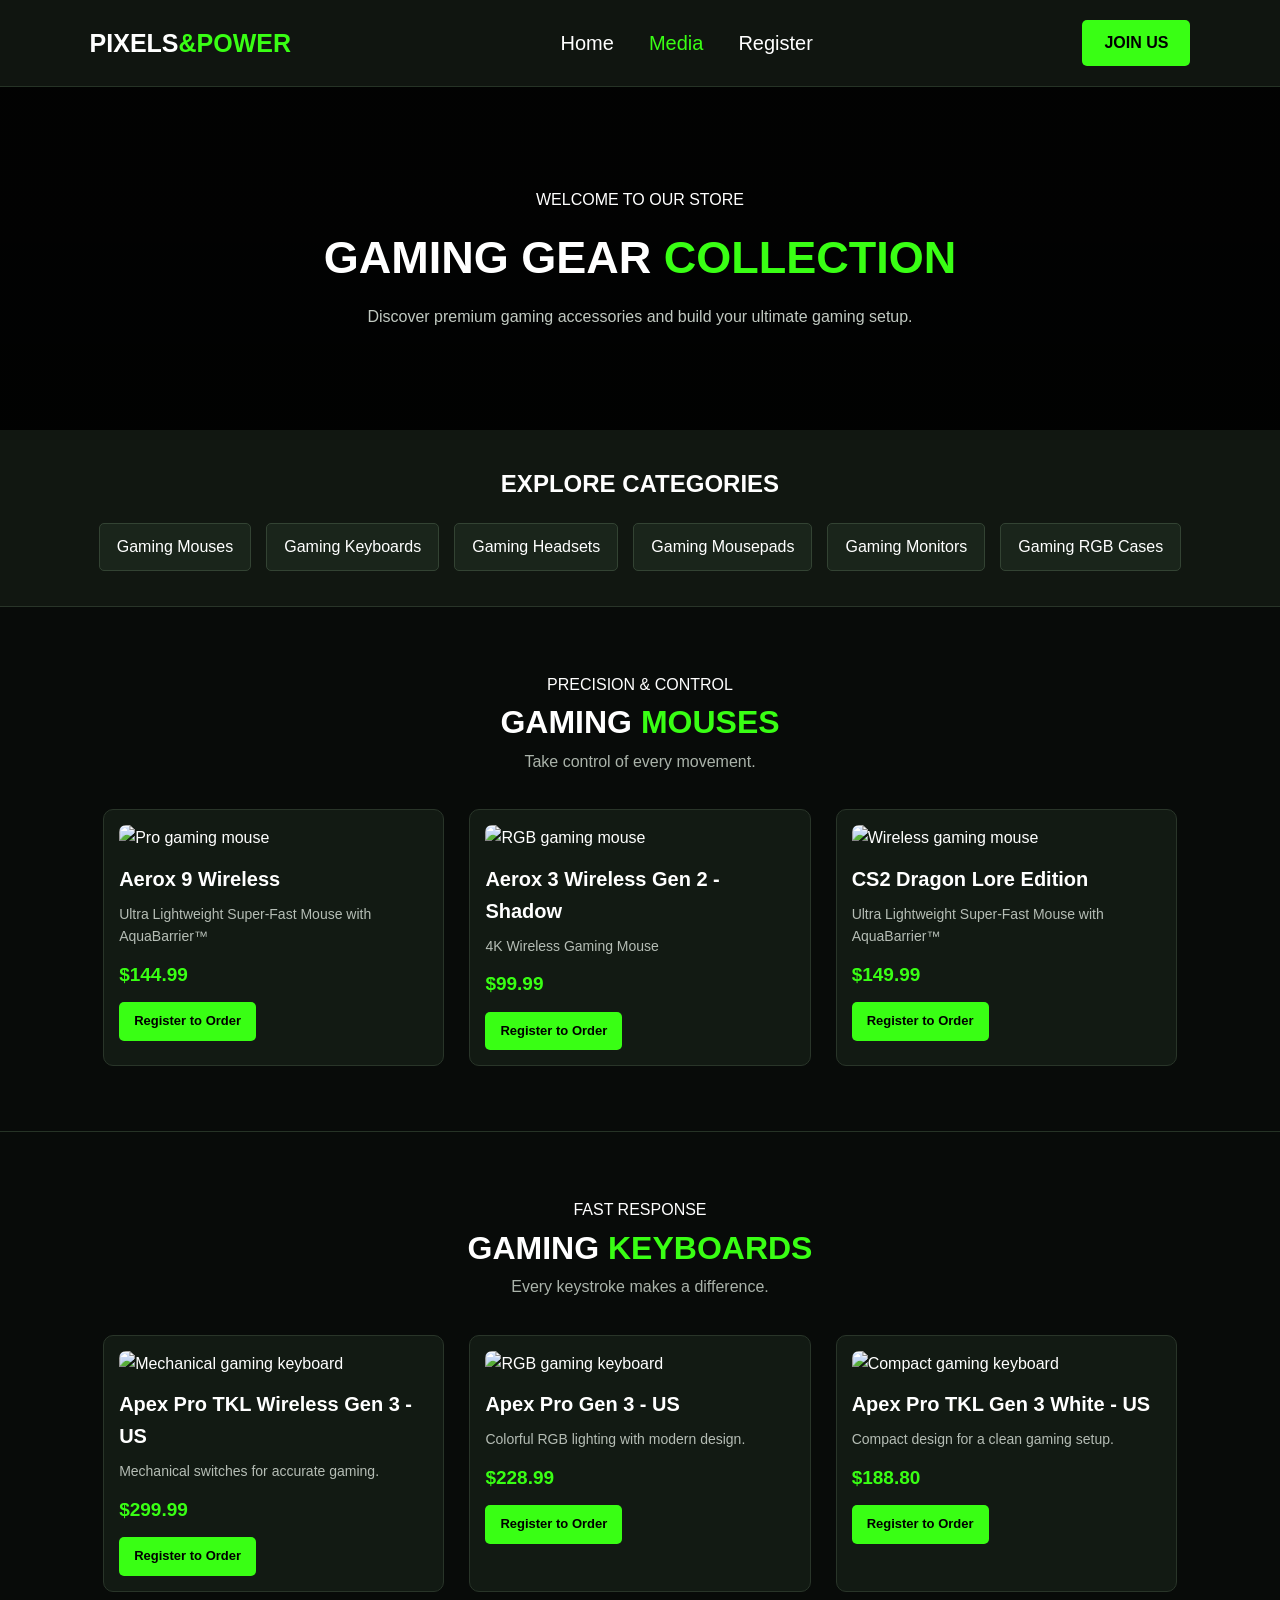
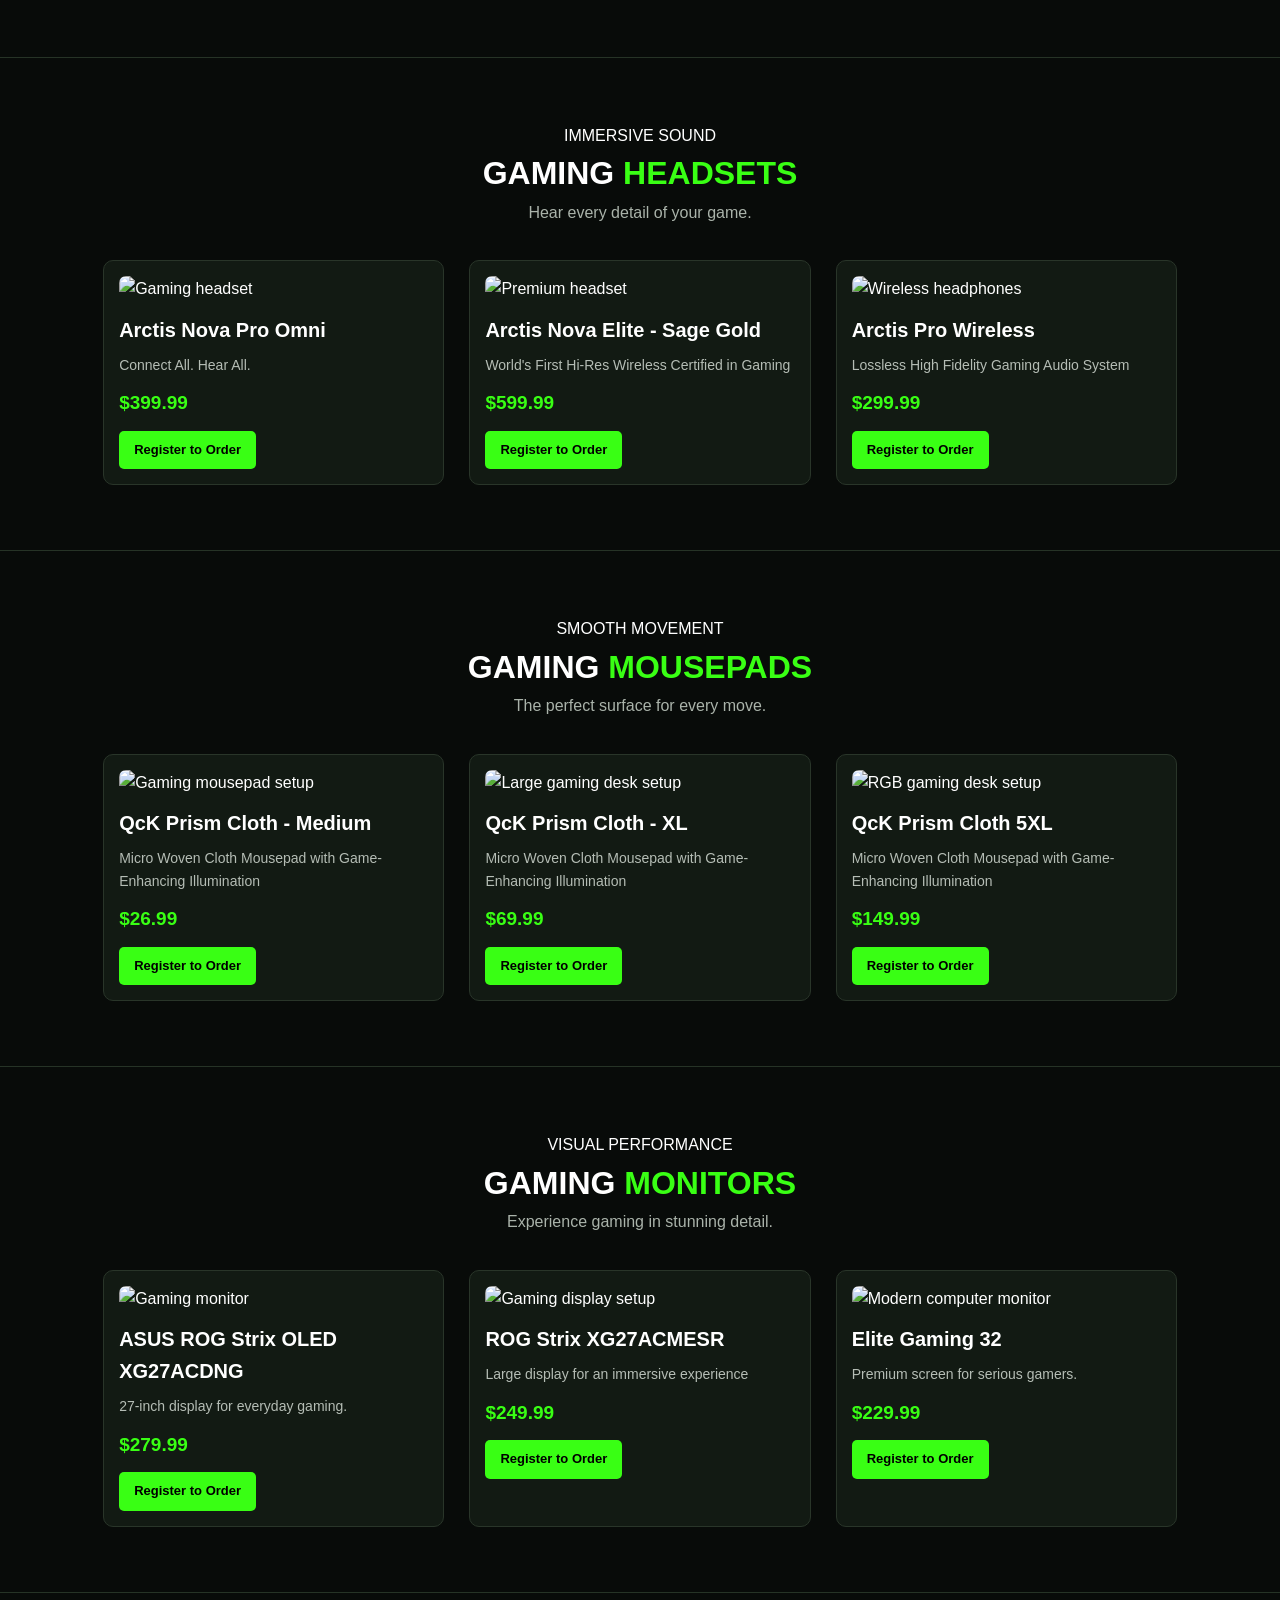
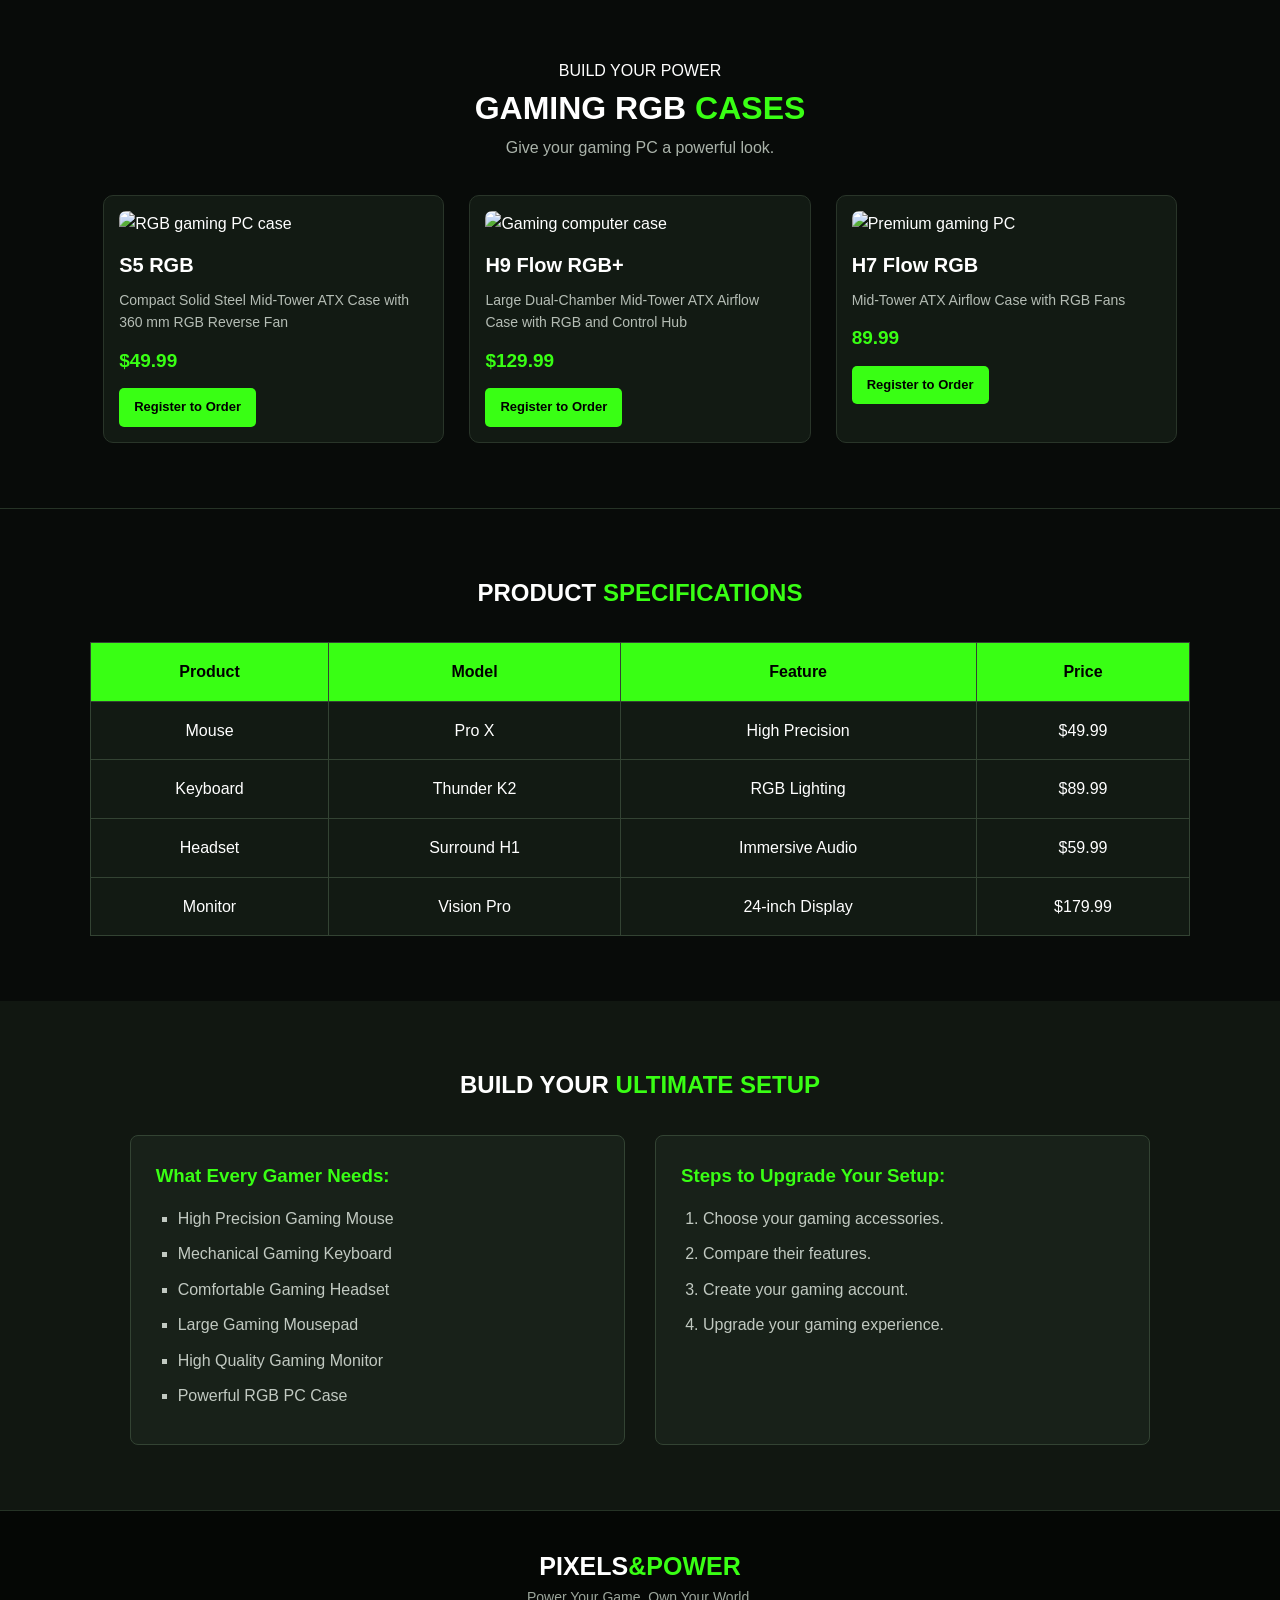
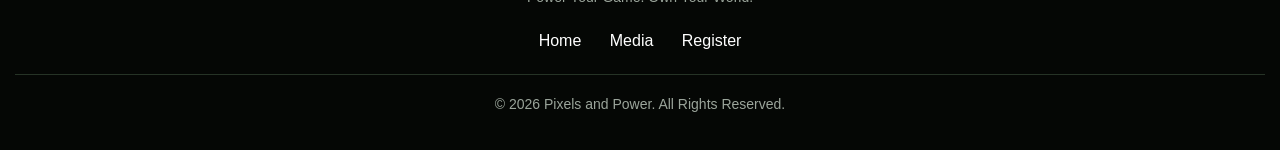
==== media.html @ 5a260074 "Add files via upload" ====
<!DOCTYPE html>
<html lang="en">
<head>
    <meta charset="UTF-8">
    <meta name="viewport" content="width=device-width, initial-scale=1.0">
    <title>Gaming Collection | Pixels and Power</title>
    <link rel="stylesheet" href="media.css">
</head>

<body>

    <!-- Navigation Bar -->
    <header>
        <nav class="navbar">
            <a href="index.html" class="logo">
                PIXELS<span>&POWER</span>
            </a>

            <ul class="nav-links">
                <li><a href="index.html">Home</a></li>
                <li><a href="media.html" class="active">Media</a></li>
                <li><a href="register.html">Register</a></li>
            </ul>

            <a href="register.html" class="nav-button">JOIN US</a>
        </nav>
    </header>

    <main>

        <!-- Page Heading -->
        <section class="page-banner">
            <p class="small-heading">WELCOME TO OUR STORE</p>
            <h1>GAMING GEAR <span>COLLECTION</span></h1>
            <p>
                Discover premium gaming accessories and
                build your ultimate gaming setup.
            </p>
        </section>

        <!-- Category Navigation -->
        <section class="category-menu">
            <h2>EXPLORE CATEGORIES</h2>

            <ul>
                <li><a href="#mouses">Gaming Mouses</a></li>
                <li><a href="#keyboards">Gaming Keyboards</a></li>
                <li><a href="#headsets">Gaming Headsets</a></li>
                <li><a href="#mousepads">Gaming Mousepads</a></li>
                <li><a href="#monitors">Gaming Monitors</a></li>
                <li><a href="#cases">Gaming RGB Cases</a></li>
            </ul>
        </section>


        <!-- 1. GAMING MOUSES -->
        <section class="collection-section" id="mouses">

            <div class="collection-heading">
                <p class="small-heading">PRECISION & CONTROL</p>
                <h2>GAMING <span>MOUSES</span></h2>
                <p>Take control of every movement.</p>
            </div>

            <div class="product-container">

                <article class="product-card">
                    <img src="https://images.ctfassets.net/hmm5mo4qf4mf/5OdlQsrRweJDlAR3OzkERY/3249c2a84d1a52bc3d7d2b892fa1162c/666a8680fbff440384dc74d49ed324b8-933.png?fm=webp&q=90&fit=scale&w=768"
                    alt="Pro gaming mouse">

                    <h3>Aerox 9 Wireless</h3>
                    <p>Ultra Lightweight Super-Fast Mouse with AquaBarrier™</p>
                    <p class="price">$144.99</p>
                    <a href="register.html">Register to Order</a>
                </article>

                <article class="product-card">
                    <img src="https://images.ctfassets.net/w5r1fvmogo3f/4nXV3sAq5HSSmb5GFyNAhr/180697b49190a33cfdb0068e56d1c18c/aerox_3_wl_gen_2_shadow_img_buy_primary.png?fm=webp&q=90&fit=scale&w=768"
                    alt="RGB gaming mouse">

                    <h3>Aerox 3 Wireless Gen 2 - Shadow</h3>
                    <p>4K Wireless Gaming Mouse</p>
                    <p class="price">$99.99</p>
                    <a href="register.html">Register to Order</a>
                </article>

                <article class="product-card">
                    <img src="https://images.ctfassets.net/hmm5mo4qf4mf/374DjVsxZqN9fxoHW3pLSg/7a7994e187a6c8259e02b5c60f8c2fea/wireless_mouse_cs2_dragon_lore_pdp_img_buy_primary_on.png?fm=webp&q=90&fit=scale&w=768"
                    alt="Wireless gaming mouse">

                    <h3>CS2 Dragon Lore Edition</h3>
                    <p>Ultra Lightweight Super-Fast Mouse with AquaBarrier™</p>
                    <p class="price">$149.99</p>
                    <a href="register.html">Register to Order</a>
                </article>

            </div>
        </section>


        <!-- 2. GAMING KEYBOARDS -->
        <section class="collection-section" id="keyboards">

            <div class="collection-heading">
                <p class="small-heading">FAST RESPONSE</p>
                <h2>GAMING <span>KEYBOARDS</span></h2>
                <p>Every keystroke makes a difference.</p>
            </div>

            <div class="product-container">

                <article class="product-card">
                    <img src="https://images.ctfassets.net/hmm5mo4qf4mf/1U89BvXgDE1PZJYOCRkKQI/19a8db0f9917d75fa4f38cc57bb5e20e/ee2ae2c011564d678e214de42f415c89-3792.png?fm=webp&q=90&fit=scale&w=768"
                    alt="Mechanical gaming keyboard">

                    <h3>Apex Pro TKL Wireless Gen 3 - US</h3>
                    <p>Mechanical switches for accurate gaming.</p>
                    <p class="price">$299.99</p>
                    <a href="register.html">Register to Order</a>
                </article>

                <article class="product-card">
                    <img src="https://images.ctfassets.net/hmm5mo4qf4mf/EmzhCU4XjBiVebd68loN6/7d2683bc1b3d19e3cef0a39efa0faa1f/e5ca6f19587a4e508c2b2339898595d7-3786.png?fm=webp&q=90&fit=scale&w=768"
                    alt="RGB gaming keyboard">

                    <h3>Apex Pro Gen 3 - US</h3>
                    <p>Colorful RGB lighting with modern design.</p>
                    <p class="price">$228.99</p>
                    <a href="register.html">Register to Order</a>
                </article>

                <article class="product-card">
                    <img src="https://images.ctfassets.net/hmm5mo4qf4mf/1FYi4kuwWq6GSB4MwHToyD/f06edb01ed9cd969088ce5589d8443bc/apex_pro_tkl_gen_3_white_pdp_img_buy_primary_off_US.png?fm=webp&q=90&fit=scale&w=768"
                    alt="Compact gaming keyboard">

                    <h3>Apex Pro TKL Gen 3 White - US</h3>
                    <p>Compact design for a clean gaming setup.</p>
                    <p class="price">$188.80</p>
                    <a href="register.html">Register to Order</a>
                </article>

            </div>
        </section>


        <!-- 3. GAMING HEADSETS -->
        <section class="collection-section" id="headsets">

            <div class="collection-heading">
                <p class="small-heading">IMMERSIVE SOUND</p>
                <h2>GAMING <span>HEADSETS</span></h2>
                <p>Hear every detail of your game.</p>
            </div>

            <div class="product-container">

                <article class="product-card">
                    <img src="https://images.ctfassets.net/hmm5mo4qf4mf/1VkqkV7Z3WN1ygbODUmPmH/173e839d023259f2b94b667288d5cf20/arctis_nova_pro_omni_black_pdp_img_buy_01.png?fm=webp&q=90&fit=scale&w=1920"
                    alt="Gaming headset">

                    <h3>Arctis Nova Pro Omni</h3>
                    <p>Connect All. Hear All.</p>
                    <p class="price">$399.99</p>
                    <a href="register.html">Register to Order</a>
                </article>

                <article class="product-card">
                    <img src="https://images.ctfassets.net/hmm5mo4qf4mf/7tSln6l9gp3Xhcbx0jWsYN/0e947bfefcb76dfd702a02f290a9ebeb/arctis_nova_elite_sage_gold_img_buy_primary.png?fm=webp&q=90&fit=scale&w=768"
                    alt="Premium headset">

                    <h3>Arctis Nova Elite - Sage Gold</h3>
                    <p>World's First Hi-Res Wireless Certified in Gaming</p>
                    <p class="price">$599.99</p>
                    <a href="register.html">Register to Order</a>
                </article>

                <article class="product-card">
                    <img src="https://images.ctfassets.net/hmm5mo4qf4mf/39vFUW8f09OcNtcyNmk0J/625ebeb3e9a10d677904253ebdc9be56/a41ddd67a5d84418b0a7e1fa2e13488f-2320.png?fm=webp&q=90&fit=scale&w=768"
                    alt="Wireless headphones">

                    <h3>Arctis Pro Wireless</h3>
                    <p>Lossless High Fidelity Gaming Audio System</p>
                    <p class="price">$299.99</p>
                    <a href="register.html">Register to Order</a>
                </article>

            </div>
        </section>


        <!-- 4. GAMING MOUSEPADS -->
        <section class="collection-section" id="mousepads">

            <div class="collection-heading">
                <p class="small-heading">SMOOTH MOVEMENT</p>
                <h2>GAMING <span>MOUSEPADS</span></h2>
                <p>The perfect surface for every move.</p>
            </div>

            <div class="product-container">

                <article class="product-card">
                    <img src="https://images.ctfassets.net/hmm5mo4qf4mf/7EQAqC4e5HLXZZiPj83Svg/4be26f20dc03f534a74a2e3d9a21e29b/d5884c8a2f4c48dfa49811c7bfbe10b3-3628.png?fm=webp&q=90&fit=scale&w=768"
                    alt="Gaming mousepad setup">

                    <h3>QcK Prism Cloth - Medium</h3>
                    <p>Micro Woven Cloth Mousepad with Game-Enhancing Illumination</p>
                    <p class="price">$26.99</p>
                    <a href="register.html">Register to Order</a>
                </article>

                <article class="product-card">
                    <img src="https://images.ctfassets.net/hmm5mo4qf4mf/3PIL3aEQmBQGStL6RlzVCL/f9d46f62eb0157411389638a1a8820c1/303e6e15230d4235a224257df349031d-3487.png?fm=webp&q=90&fit=scale&w=768"
                    alt="Large gaming desk setup">

                    <h3>QcK Prism Cloth - XL</h3>
                    <p>Micro Woven Cloth Mousepad with Game-Enhancing Illumination</p>
                    <p class="price">$69.99</p>
                    <a href="register.html">Register to Order</a>
                </article>

                <article class="product-card">
                    <img src="https://images.ctfassets.net/hmm5mo4qf4mf/2yUpkRvYN3gLpV1AUOw3GX/212072017bc2a8be815112908958602b/a8888df37f4c49c6bf0d665d679e1980-3536.png?fm=webp&q=90&fit=scale&w=768"
                    alt="RGB gaming desk setup">

                    <h3>QcK Prism Cloth 5XL</h3>
                    <p>Micro Woven Cloth Mousepad with Game-Enhancing Illumination</p>
                    <p class="price">$149.99</p>
                    <a href="register.html">Register to Order</a>
                </article>

            </div>
        </section>


        <!-- 5. GAMING MONITORS -->
        <section class="collection-section" id="monitors">

            <div class="collection-heading">
                <p class="small-heading">VISUAL PERFORMANCE</p>
                <h2>GAMING <span>MONITORS</span></h2>
                <p>Experience gaming in stunning detail.</p>
            </div>

            <div class="product-container">

                <article class="product-card">
                    <img src="https://easetec.com.pk/wp-content/uploads/2026/08/rbtech_asus_rog_strix_xg27acdng.png"
                    alt="Gaming monitor">

                    <h3>ASUS ROG Strix OLED XG27ACDNG</h3>
                    <p>27-inch display for everyday gaming.</p>
                    <p class="price">$279.99</p>
                    <a href="register.html">Register to Order</a>
                </article>

                <article class="product-card">
                    <img src="https://dlcdnwebimgs.asus.com/gain/3BF05786-0326-4F29-9292-B6AC958EE08B/w717/h525/fwebp"
                    alt="Gaming display setup">

                    <h3>ROG Strix XG27ACMESR</h3>
                    <p>Large display for an immersive experience</p>
                    <p class="price">$249.99</p>
                    <a href="register.html">Register to Order</a>
                </article>

                <article class="product-card">
                    <img src="https://dlcdnwebimgs.asus.com/gain/2802183A-8652-4EE9-99FB-F590F461D566/w717/h525/fwebp"
                    alt="Modern computer monitor">

                    <h3>Elite Gaming 32</h3>
                    <p>Premium screen for serious gamers.</p>
                    <p class="price">$229.99</p>
                    <a href="register.html">Register to Order</a>
                </article>

            </div>
        </section>


        <!-- 6. GAMING RGB CASES -->
        <section class="collection-section" id="cases">

            <div class="collection-heading">
                <p class="small-heading">BUILD YOUR POWER</p>
                <h2>GAMING RGB <span>CASES</span></h2>
                <p>Give your gaming PC a powerful look.</p>
            </div>

            <div class="product-container">

                <article class="product-card">
                    <img src="https://cdn.shopify.com/s/files/1/1986/9305/files/s5-rgb_white_01_hero.png?width=1400"
                    alt="RGB gaming PC case">

                    <h3>S5 RGB</h3>
                    <p>Compact Solid Steel Mid-Tower ATX Case with 360 mm RGB Reverse Fan</p>
                    <p class="price">$49.99</p>
                    <a href="register.html">Register to Order</a>
                </article>

                <article class="product-card">
                    <img src="https://nzxt.com/cdn/shop/files/h9-flow-rgb-plus_21_white-build-side.png?v=1789310397&width=1000"
                    alt="Gaming computer case">

                    <h3>H9 Flow RGB+</h3>
                    <p>Large Dual-Chamber Mid-Tower ATX Airflow Case with RGB and Control Hub</p>
                    <p class="price">$129.99</p>
                    <a href="register.html">Register to Order</a>
                </article>

                <article class="product-card">
                    <img src="https://nzxt.com/cdn/shop/files/h7-flow-rgb_white_09_in-build.png?v=1789303127&width=1000"
                    alt="Premium gaming PC">

                    <h3>H7 Flow RGB</h3>
                    <p>Mid-Tower ATX Airflow Case with RGB Fans</p>
                    <p class="price">89.99</p>
                    <a href="register.html">Register to Order</a>
                </article>

            </div>
        </section>

        <!-- PRODUCT COMPARISON TABLE -->
        <section class="comparison">

            <h2>PRODUCT <span>SPECIFICATIONS</span></h2>

            <table>
                <tr>
                    <th>Product</th>
                    <th>Model</th>
                    <th>Feature</th>
                    <th>Price</th>
                </tr>

                <tr>
                    <td>Mouse</td>
                    <td>Pro X</td>
                    <td>High Precision</td>
                    <td>$49.99</td>
                </tr>

                <tr>
                    <td>Keyboard</td>
                    <td>Thunder K2</td>
                    <td>RGB Lighting</td>
                    <td>$89.99</td>
                </tr>

                <tr>
                    <td>Headset</td>
                    <td>Surround H1</td>
                    <td>Immersive Audio</td>
                    <td>$59.99</td>
                </tr>

                <tr>
                    <td>Monitor</td>
                    <td>Vision Pro</td>
                    <td>24-inch Display</td>
                    <td>$179.99</td>
                </tr>
            </table>

        </section>


        <!-- GAMING TIPS -->
        <section class="gaming-tips">

            <h2>BUILD YOUR <span>ULTIMATE SETUP</span></h2>

            <div class="tips-box">

                <div class="tip-item">
                    <h3>What Every Gamer Needs:</h3>

                    <ul>
                        <li>High Precision Gaming Mouse</li>
                        <li>Mechanical Gaming Keyboard</li>
                        <li>Comfortable Gaming Headset</li>
                        <li>Large Gaming Mousepad</li>
                        <li>High Quality Gaming Monitor</li>
                        <li>Powerful RGB PC Case</li>
                    </ul>
                </div>

                <div class="tip-item">
                    <h3>Steps to Upgrade Your Setup:</h3>

                    <ol>
                        <li>Choose your gaming accessories.</li>
                        <li>Compare their features.</li>
                        <li>Create your gaming account.</li>
                        <li>Upgrade your gaming experience.</li>
                    </ol>
                </div>

            </div>

        </section>

    </main>


    <!-- FOOTER -->
    <footer>
        <h2>PIXELS<span>&POWER</span></h2>

        <p>Power Your Game. Own Your World.</p>

        <div class="footer-links">
            <a href="index.html">Home</a>
            <a href="media.html">Media</a>
            <a href="register.html">Register</a>
        </div>

        <p class="copyright">
            &copy; 2026 Pixels and Power. All Rights Reserved.
        </p>
    </footer>

</body>
</html>
---- media.css ----
/* GENERAL STYLING */

* {
    margin: 0;
    padding: 0;
    box-sizing: border-box;
}

html {
    scroll-behavior: smooth;
    scroll-padding-top: 90px;
}

body {
    background-color: #080b09;
    color: white;
    font-family: Arial, Helvetica, sans-serif;
    line-height: 1.6;
}

span {
    color: #39ff14;
}

a {
    text-decoration: none;
    color: white;
}

ul {
    list-style: none;
}


/* NAVIGATION BAR */

.navbar {
    background-color: #101510;
    padding: 20px 7%;
    display: flex;
    justify-content: space-between;
    align-items: center;
    border-bottom: 1px solid #263326;
    position: sticky;
    top: 0;
    z-index: 100;
}

.logo {
    font-size: 25px;
    font-weight: bold;
}

.nav-links {
    display: flex;
    gap: 35px;
}

.nav-links a {
    transition: 0.3s;
}

.nav-links a:hover,
.nav-links .active {
    color: #39ff14;
}

.nav-button {
    background-color: #39ff14;
    color: black;
    padding: 10px 22px;
    border-radius: 5px;
    font-weight: bold;
}


/* PAGE BANNER */

.page-banner {
    text-align: center;
    padding: 100px 20px;
    background-image:
        linear-gradient(rgba(0, 0, 0, 0.78),
        rgba(0, 0, 0, 0.85)),
        url("https://images.unsplash.com/photo-1542751371-adc38448a05e?w=1600");
    background-size: cover;
    background-position: center;
    background-repeat: no-repeat;
}

.page-banner h1 {
    font-size: 45px;
    margin: 10px 0;
}

.page-banner p:last-child {
    color: #c1c9c1;
}


/* CATEGORY MENU */

.category-menu {
    text-align: center;
    padding: 35px 20px;
    background-color: #111711;
    border-bottom: 1px solid #293529;
}

.category-menu h2 {
    margin-bottom: 20px;
}

.category-menu ul {
    display: flex;
    justify-content: center;
    flex-wrap: wrap;
    gap: 15px;
}

.category-menu a {
    display: block;
    padding: 10px 17px;
    background-color: #1a251b;
    border: 1px solid #334333;
    border-radius: 5px;
    transition: 0.3s;
}

.category-menu a:hover {
    background-color: #39ff14;
    color: black;
}


/* COLLECTION SECTIONS */

.collection-section {
    padding: 65px 7%;
    border-bottom: 1px solid #263326;
}

.collection-heading {
    text-align: center;
    margin-bottom: 35px;
}

.collection-heading h2 {
    font-size: 32px;
}

.collection-heading p:last-child {
    color: #aab3aa;
}


/* PRODUCT CONTAINER */

.product-container {
    display: flex;
    justify-content: center;
    flex-wrap: wrap;
    gap: 25px;
}


/* PRODUCT CARDS */

.product-card {
    width: 31%;
    min-width: 240px;
    padding: 15px;
    background-color: #121a13;
    border: 1px solid #293529;
    border-radius: 10px;
    overflow: hidden;
    transition: 0.3s;
}

.product-card:hover {
    border-color: #39ff14;
    box-shadow: 0 0 20px rgba(57, 255, 20, 0.2);
    transform: translateY(-7px);
}

.product-card img {
    width: 100%;
    height: 210px;
    object-fit: contain;
    border-radius: 7px;
    margin-bottom: 12px;
}

.product-card h3 {
    font-size: 20px;
    margin-bottom: 8px;
}

.product-card p {
    color: #b5bdb5;
    font-size: 14px;
}

.product-card .price {
    color: #39ff14;
    font-size: 19px;
    font-weight: bold;
    margin: 12px 0;
}

.product-card a {
    display: inline-block;
    background-color: #39ff14;
    color: black;
    padding: 9px 15px;
    border-radius: 5px;
    font-weight: bold;
    font-size: 13px;
    transition: 0.3s;
}

.product-card a:hover {
    background-color: white;
}


/* MEDIA SHOWCASE */

.media-showcase {
    padding: 65px 10%;
    text-align: center;
    background-color: #111711;
}

.media-showcase h2 {
    margin-bottom: 25px;
}

.media-showcase video {
    max-width: 750px;
    width: 100%;
    border: 2px solid #39ff14;
    border-radius: 10px;
    margin-bottom: 25px;
}

.media-showcase h3 {
    margin: 15px 0;
}

.media-showcase audio {
    width: 100%;
    max-width: 500px;
}


/* PRODUCT COMPARISON TABLE */

.comparison {
    padding: 65px 7%;
    text-align: center;
    overflow-x: auto;
}

.comparison h2 {
    margin-bottom: 30px;
}

table {
    width: 100%;
    border-collapse: collapse;
    background-color: #121a13;
}

th, td {
    padding: 16px;
    border: 1px solid #334333;
    text-align: center;
}

th {
    background-color: #39ff14;
    color: black;
}

tr:hover {
    background-color: #1d2b1e;
}


/* GAMING TIPS */

.gaming-tips {
    padding: 65px 7%;
    background-color: #111711;
    text-align: center;
}

.gaming-tips h2 {
    margin-bottom: 30px;
}

.tips-box {
    display: flex;
    justify-content: center;
    flex-wrap: wrap;
    gap: 30px;
}

.tip-item {
    background-color: #182119;
    border: 1px solid #334333;
    border-radius: 8px;
    padding: 25px;
    width: 45%;
    min-width: 250px;
    text-align: left;
}

.tip-item h3 {
    color: #39ff14;
    margin-bottom: 15px;
}

.tip-item ul {
    list-style-type: square;
    padding-left: 22px;
}

.tip-item ol {
    padding-left: 22px;
}

.tip-item li {
    margin-bottom: 10px;
    color: #c1c9c1;
}


/* FOOTER */

footer {
    text-align: center;
    background-color: #050705;
    padding: 35px 15px;
    border-top: 1px solid #263326;
}

footer h2 {
    font-size: 25px;
}

footer p {
    color: #9ba59b;
    font-size: 14px;
}

.footer-links {
    margin: 20px 0;
}

.footer-links a {
    margin: 0 12px;
    transition: 0.3s;
}

.footer-links a:hover {
    color: #39ff14;
}

.copyright {
    border-top: 1px solid #263326;
    padding-top: 18px;
    margin-top: 15px;
}


/* RESPONSIVE DESIGN */

@media screen and (max-width: 900px) {

    .product-card {
        width: 45%;
    }

    .page-banner h1 {
        font-size: 35px;
    }

}

@media screen and (max-width: 600px) {

    .navbar {
        flex-direction: column;
        gap: 18px;
    }

    .nav-links {
        gap: 18px;
    }

    .nav-button {
        display: none;
    }

    .product-card {
        width: 100%;
    }

    .collection-section {
        padding: 45px 5%;
    }

    .page-banner h1 {
        font-size: 29px;
    }

    .category-menu ul {
        flex-direction: column;
    }

    .tip-item {
        width: 100%;
    }

}

/* Same navbar font on all pages */
.nav-links a {
    font-weight: 400 !important;
}

/* Same navbar font on all pages */
.nav-links a {
    font-family: Arial, sans-serif;
    font-size: 20px;
    font-weight: 400;
    text-decoration: none;
}
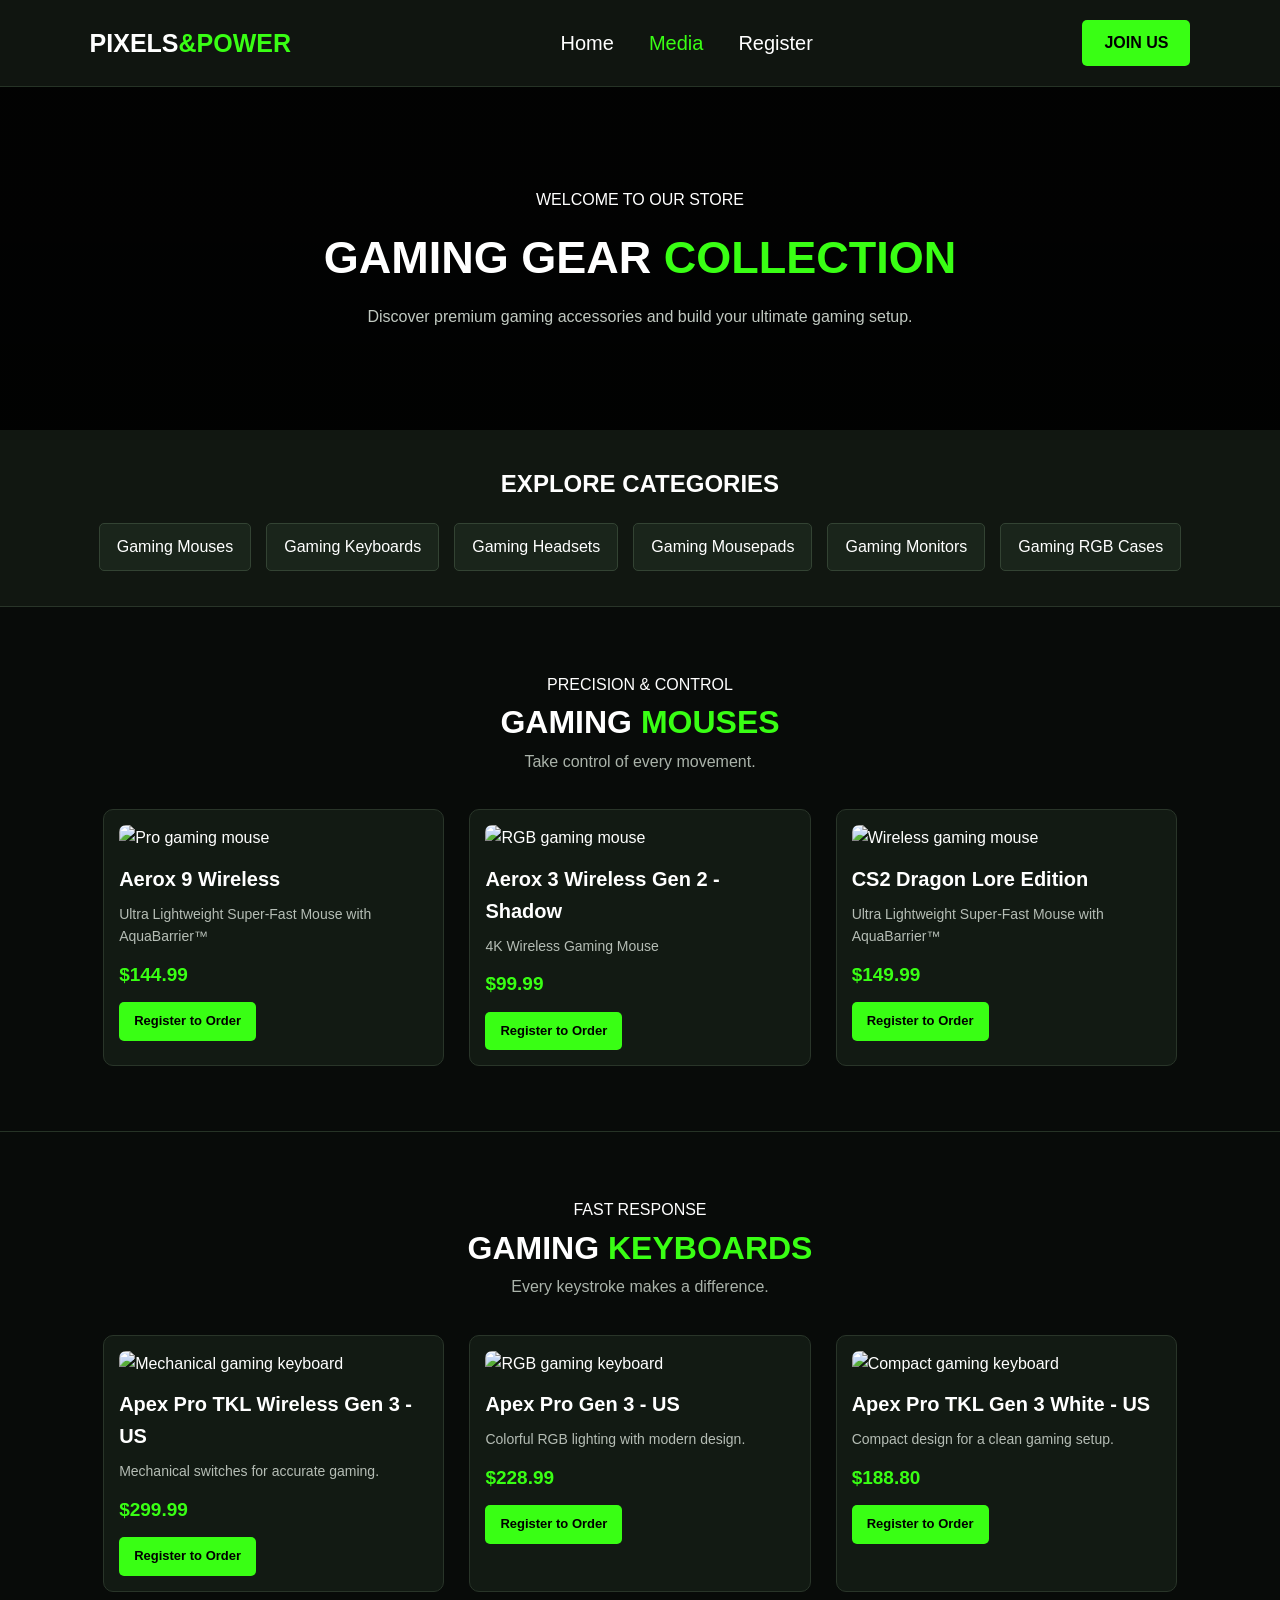
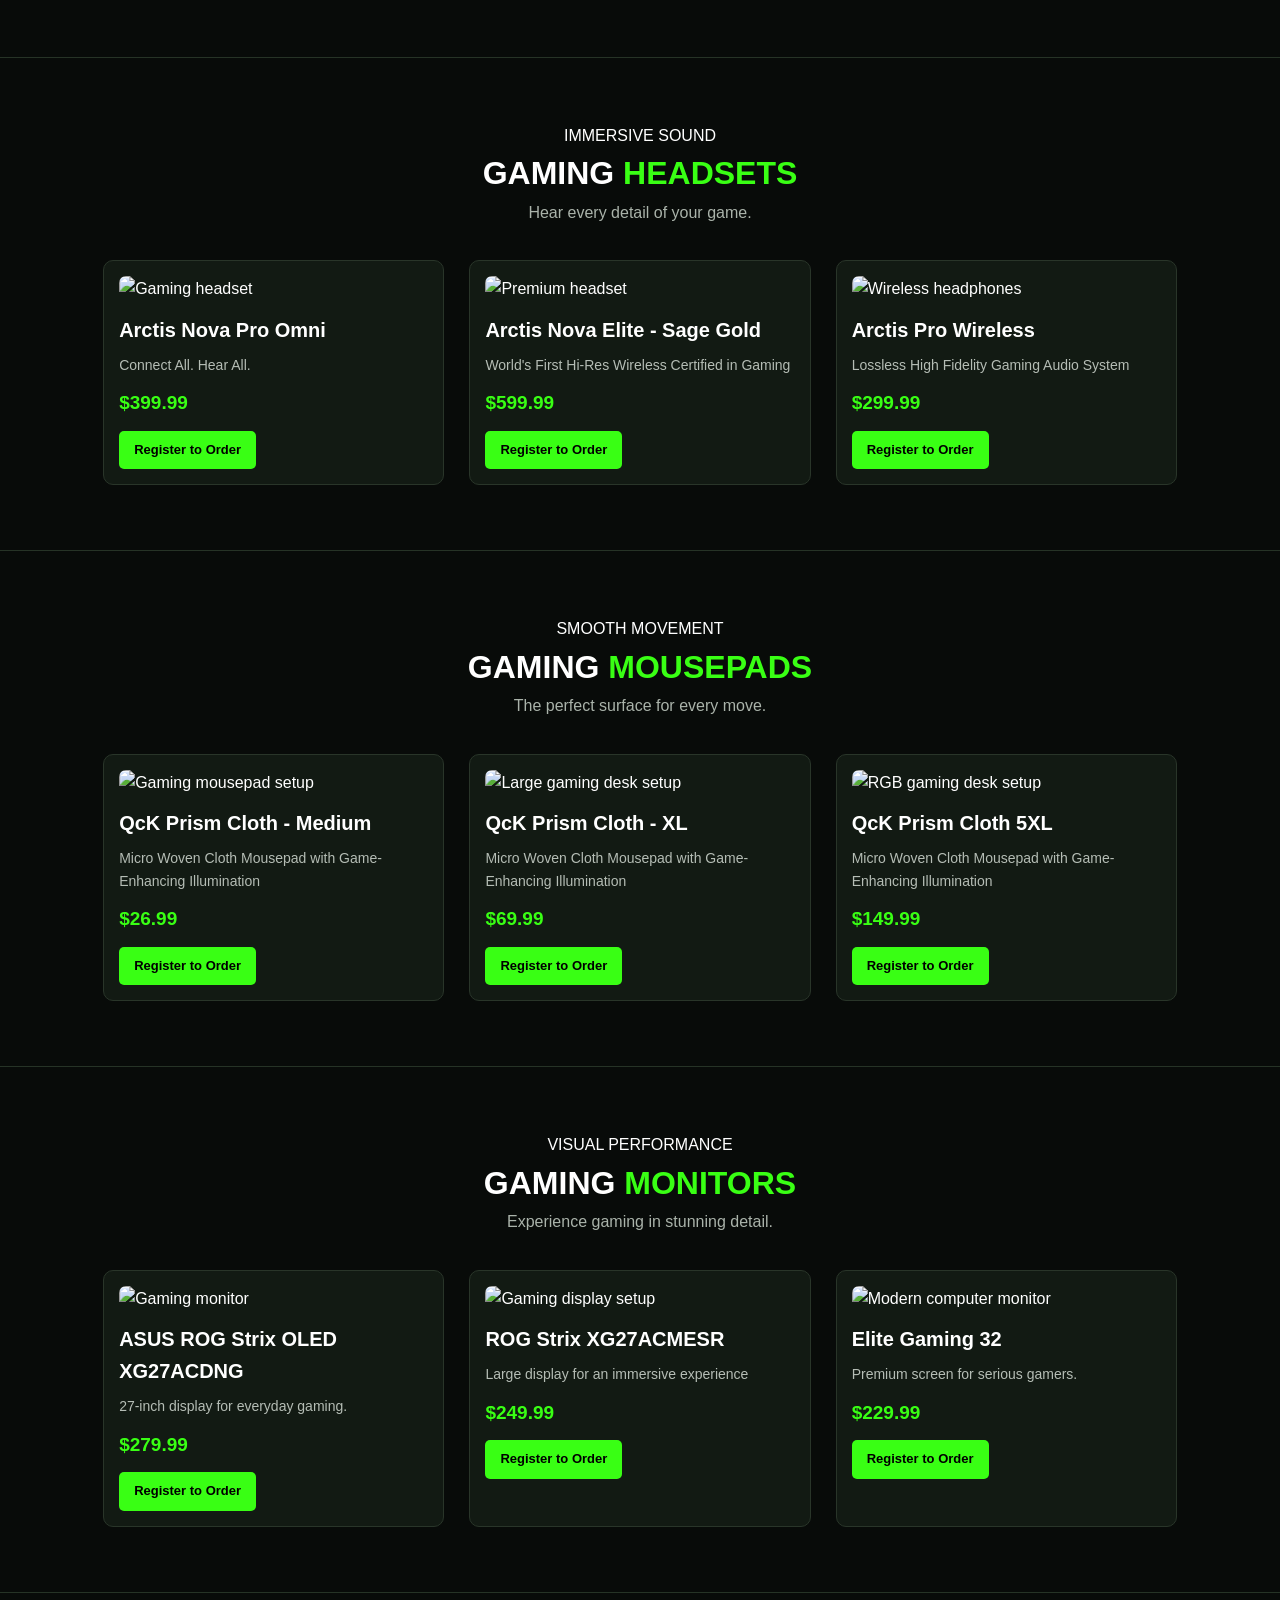
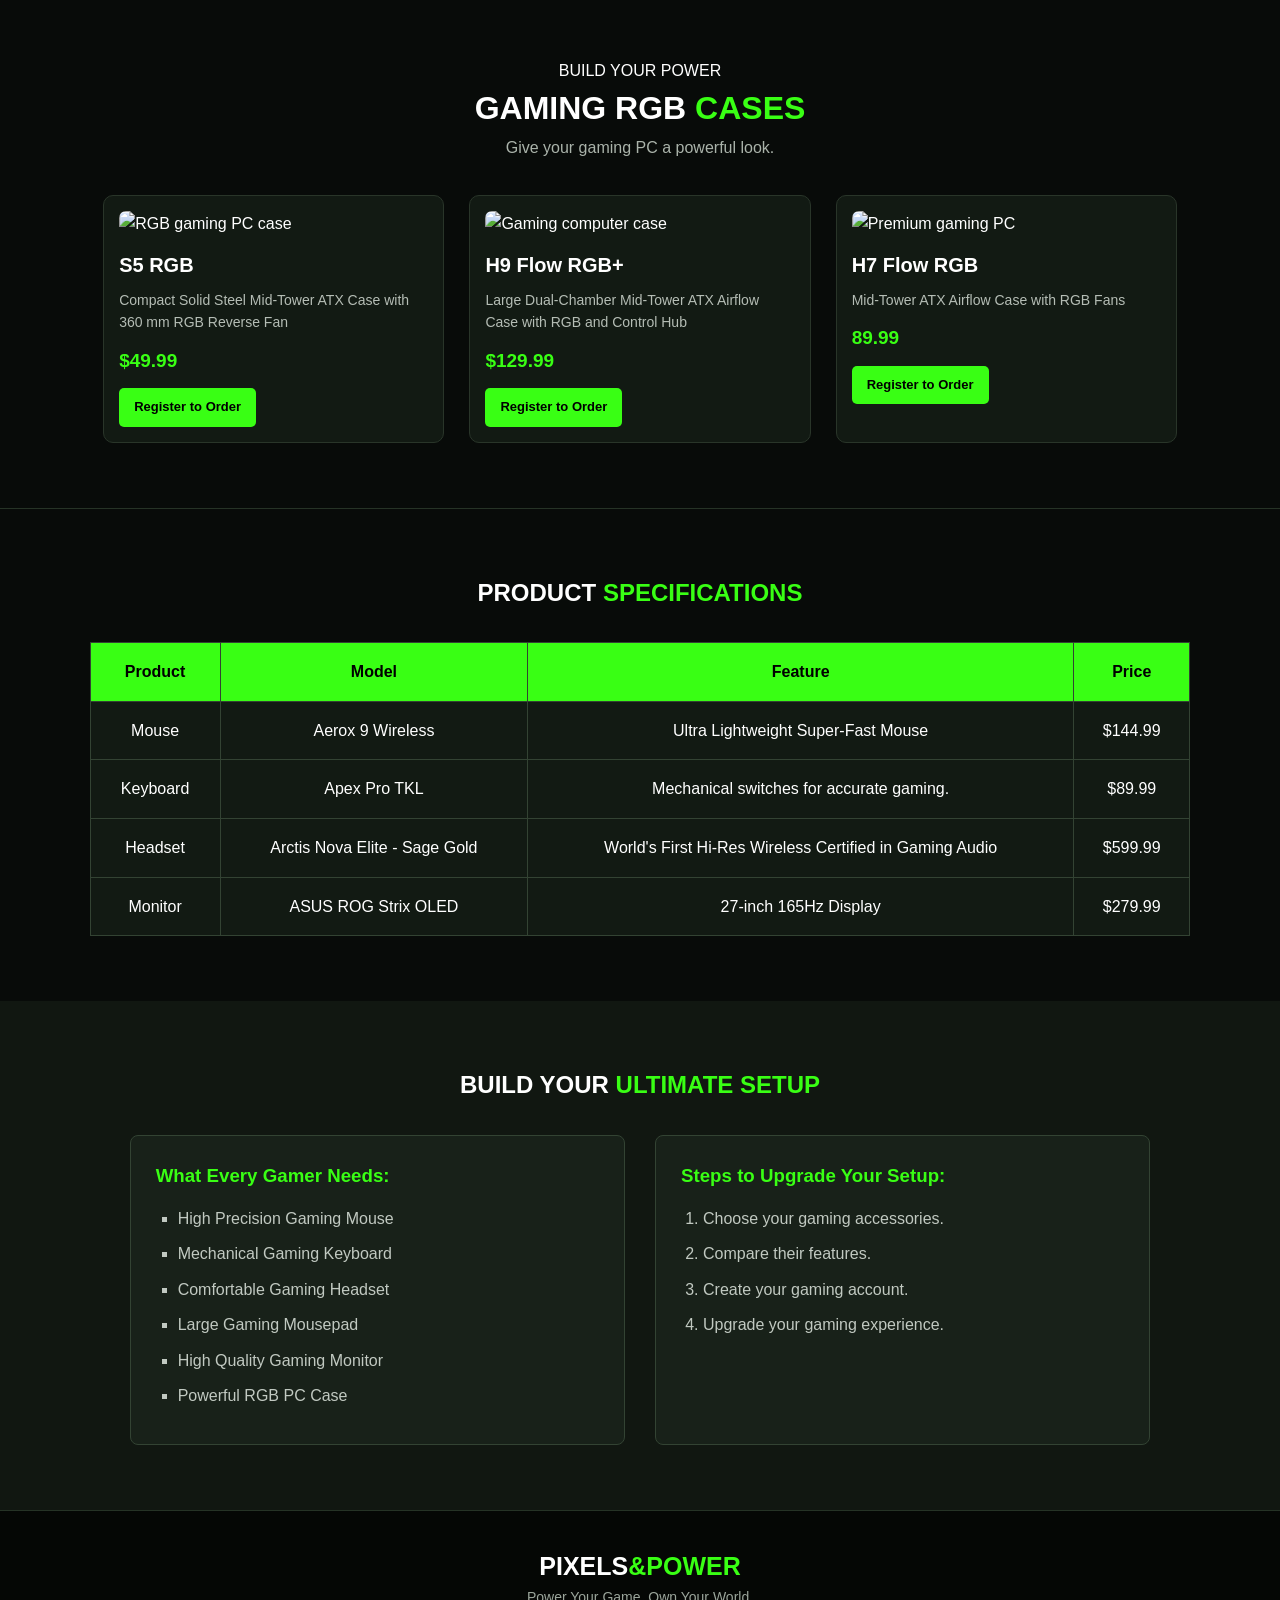
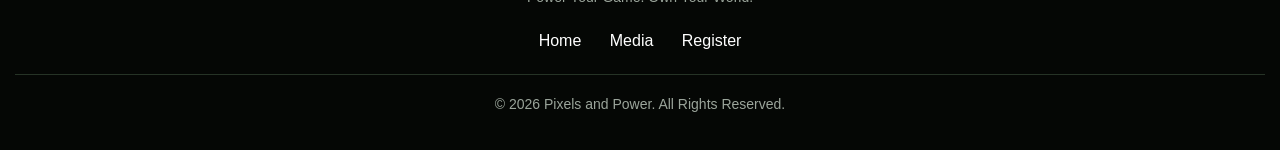
==== commit f4ad09be: "Update Product Specification Details" ====
--- a/media.html
+++ b/media.html
@@ -338,30 +338,30 @@
 
                 <tr>
                     <td>Mouse</td>
-                    <td>Pro X</td>
-                    <td>High Precision</td>
-                    <td>$49.99</td>
+                    <td>Aerox 9 Wireless</td>
+                    <td>Ultra Lightweight Super-Fast Mouse</td>
+                    <td>$144.99</td>
                 </tr>
 
                 <tr>
                     <td>Keyboard</td>
-                    <td>Thunder K2</td>
-                    <td>RGB Lighting</td>
+                    <td>Apex Pro TKL</td>
+                    <td>Mechanical switches for accurate gaming.</td>
                     <td>$89.99</td>
                 </tr>
 
                 <tr>
                     <td>Headset</td>
-                    <td>Surround H1</td>
-                    <td>Immersive Audio</td>
-                    <td>$59.99</td>
+                    <td>Arctis Nova Elite - Sage Gold</td>
+                    <td>World's First Hi-Res Wireless Certified in Gaming Audio</td>
+                    <td>$599.99</td>
                 </tr>
 
                 <tr>
                     <td>Monitor</td>
-                    <td>Vision Pro</td>
-                    <td>24-inch Display</td>
-                    <td>$179.99</td>
+                    <td>ASUS ROG Strix OLED</td>
+                    <td>27-inch 165Hz Display</td>
+                    <td>$279.99</td>
                 </tr>
             </table>
 
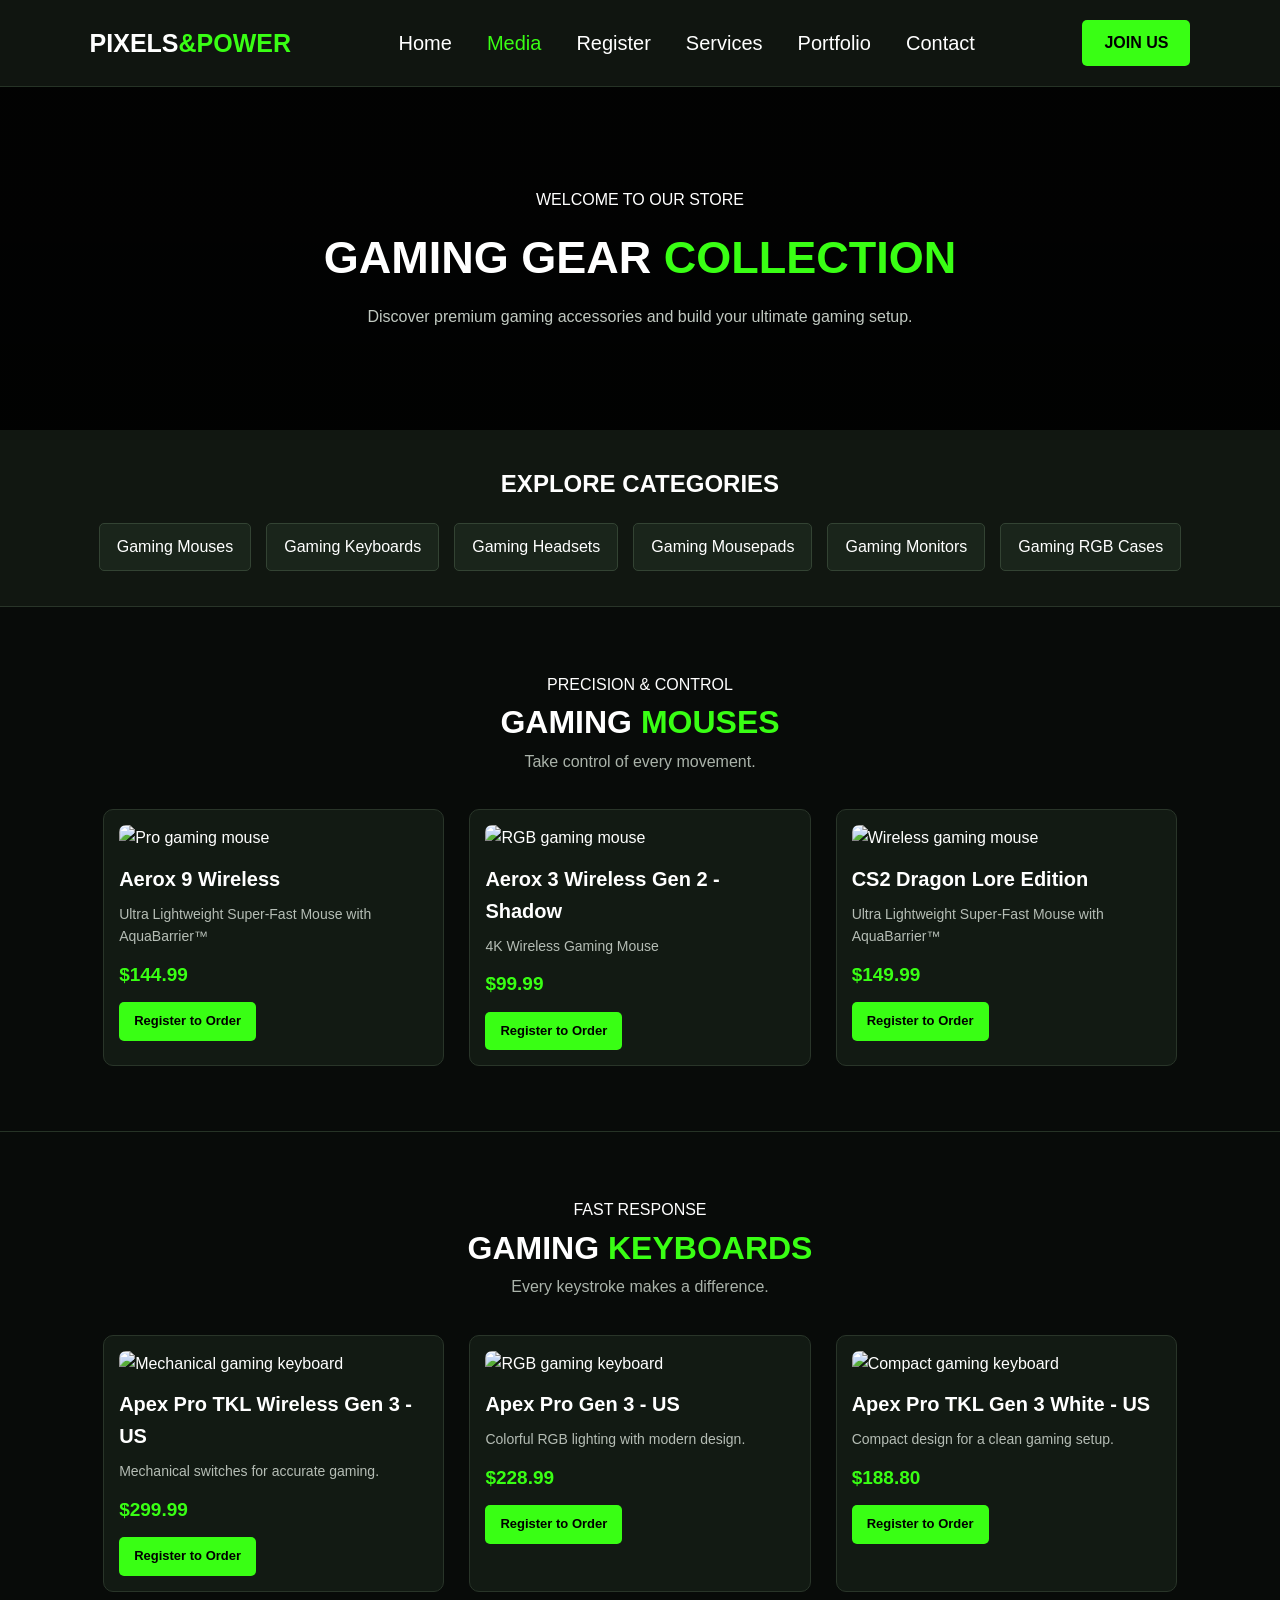
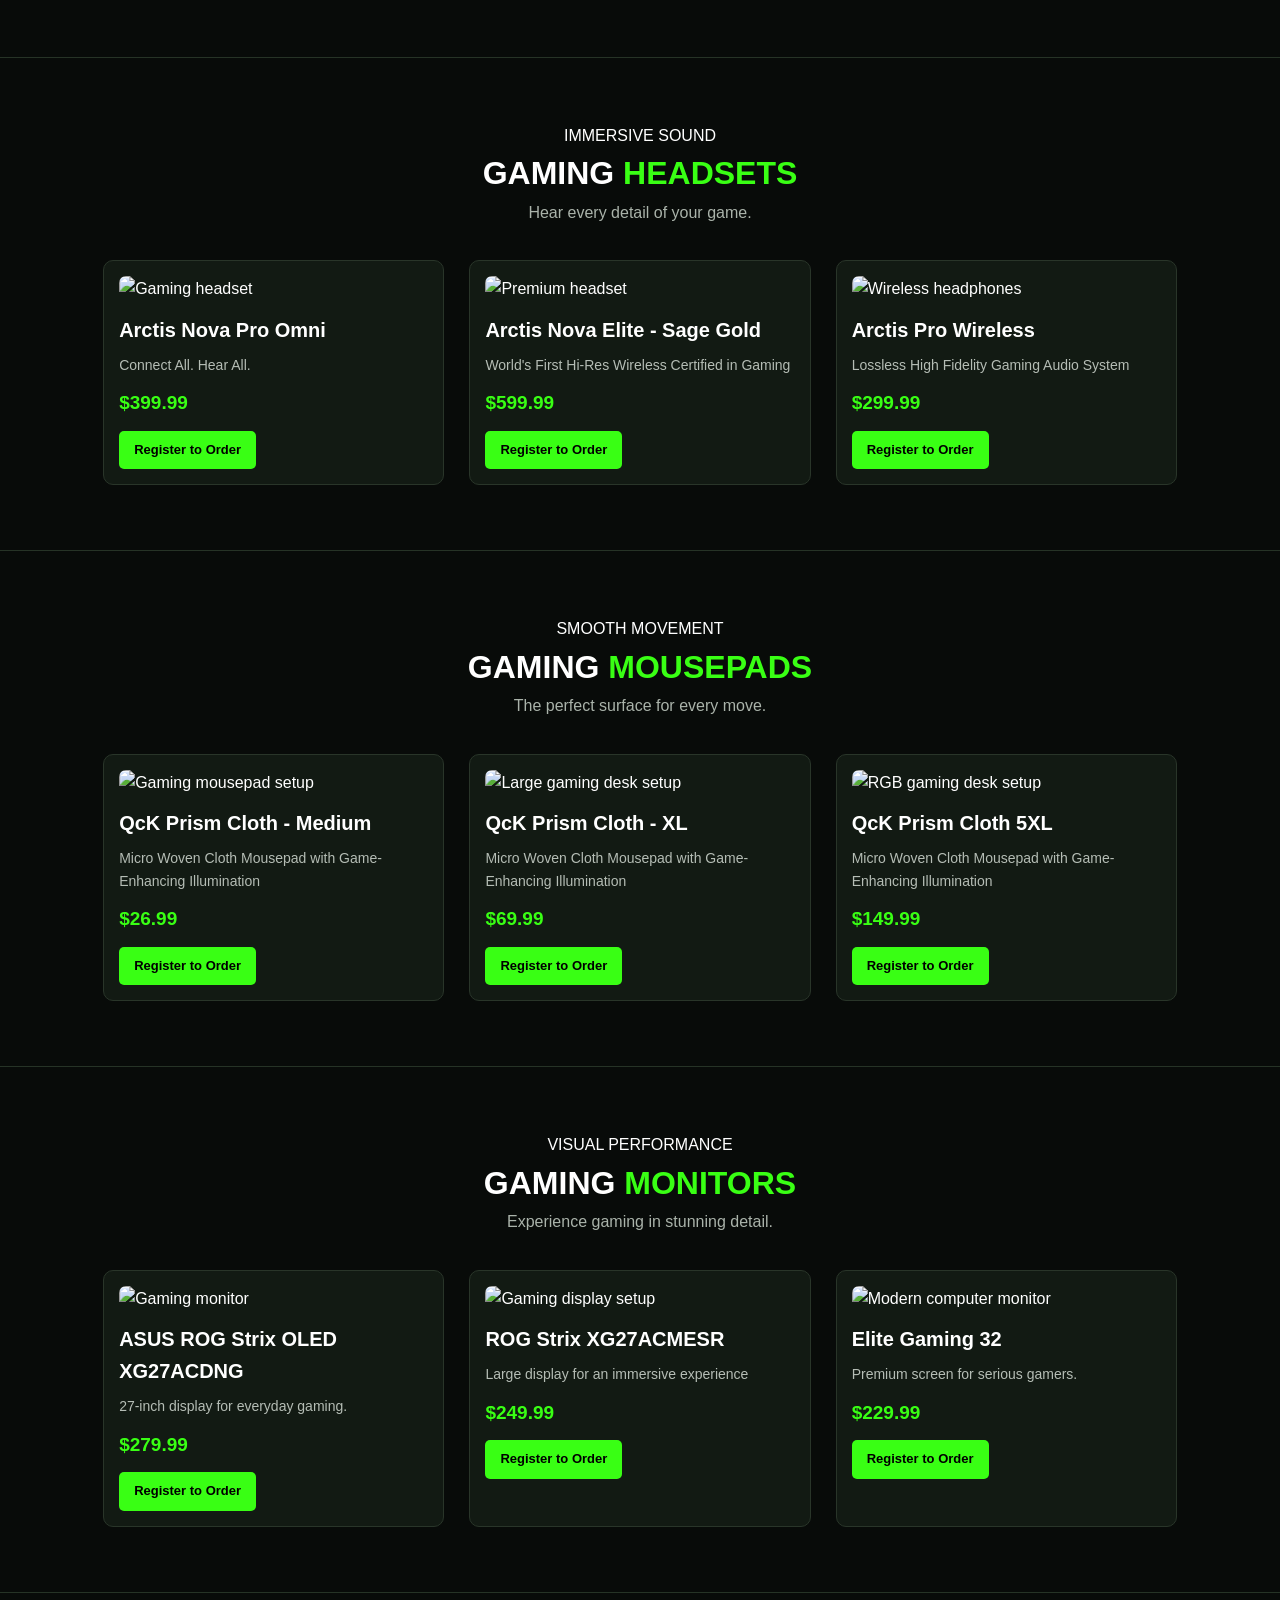
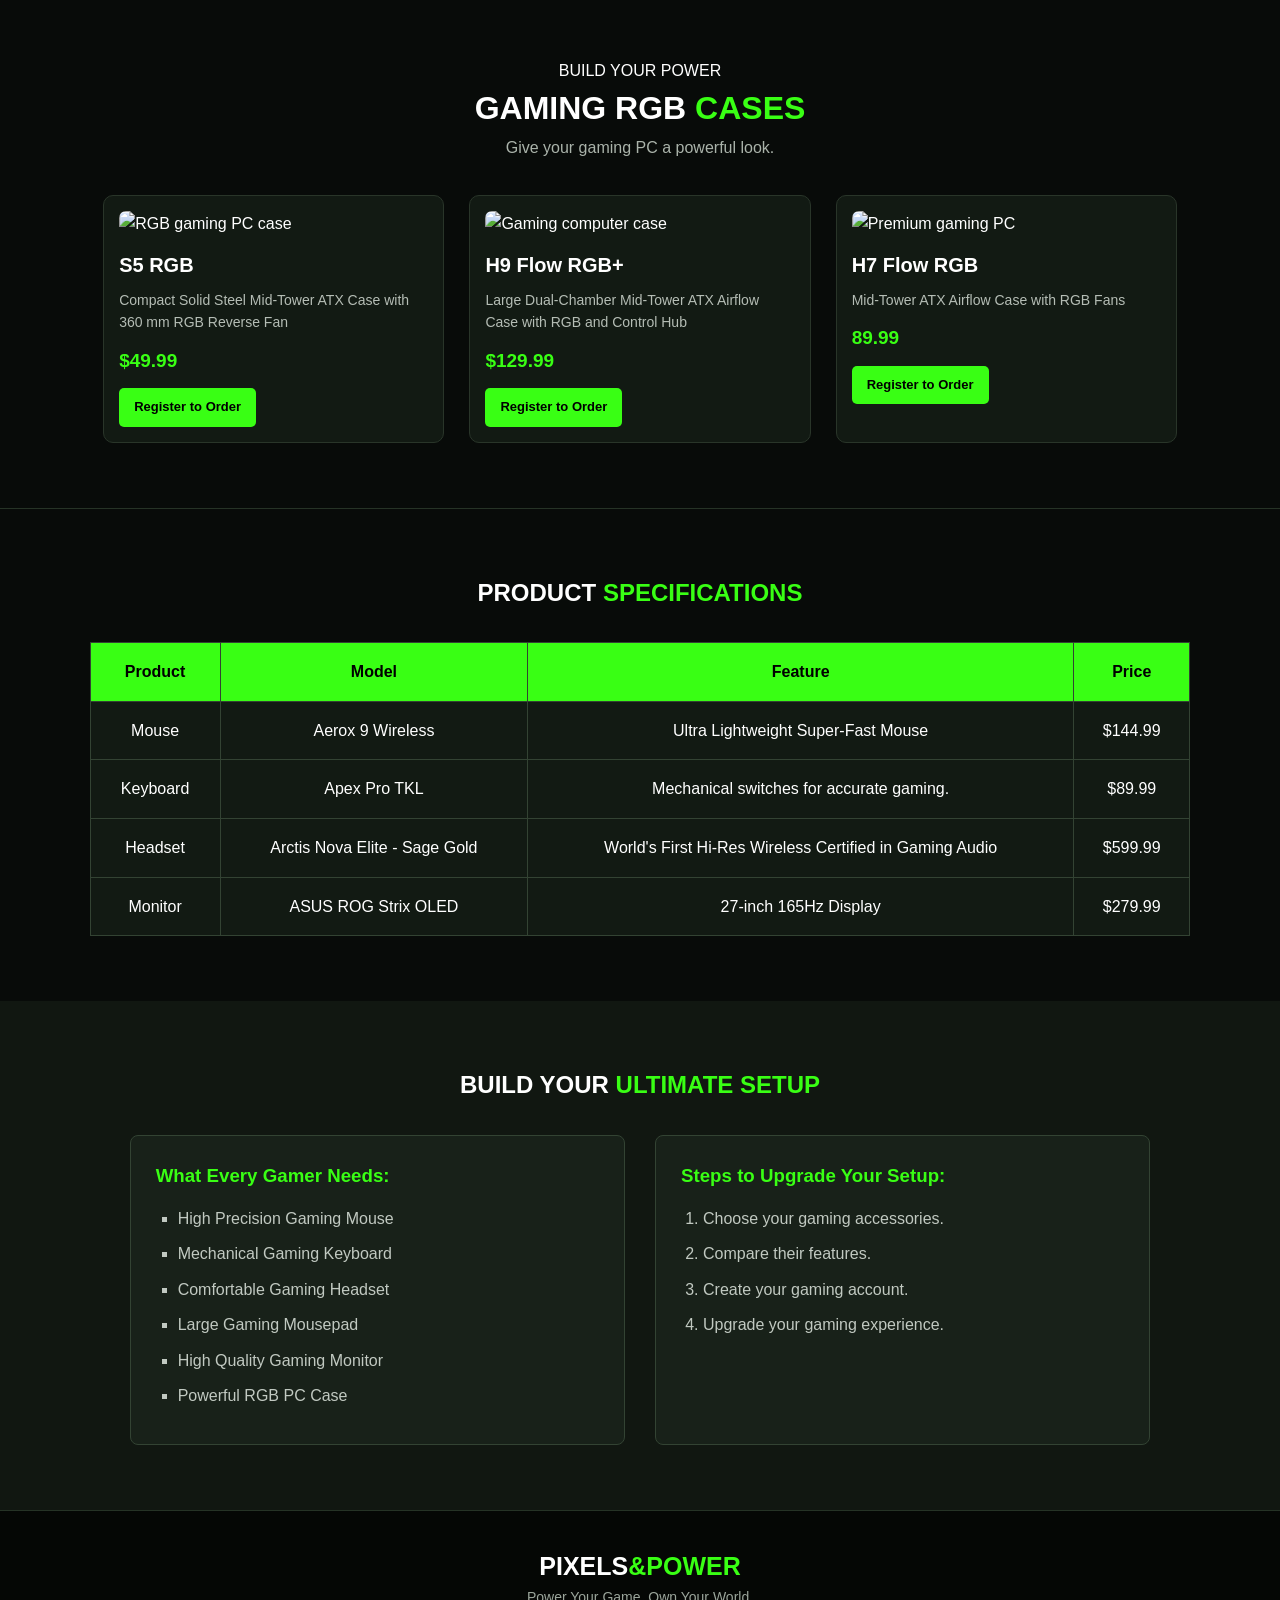
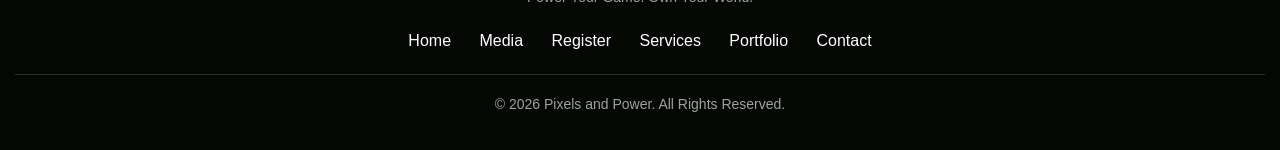
==== commit 8bfb8f1e: "media.html Updated Navigation Bar and Footer Links" ====
--- a/media.html
+++ b/media.html
@@ -21,6 +21,9 @@
                 <li><a href="index.html">Home</a></li>
                 <li><a href="media.html" class="active">Media</a></li>
                 <li><a href="register.html">Register</a></li>
+                <li><a href="services.html">Services</a></li>
+                <li><a href="portfolio.html">Portfolio</a></li>
+                 <li><a href="contact.html">Contact</a></li>
             </ul>
 
             <a href="register.html" class="nav-button">JOIN US</a>
@@ -416,6 +419,9 @@
             <a href="index.html">Home</a>
             <a href="media.html">Media</a>
             <a href="register.html">Register</a>
+            <a href="services.html">Services</a>
+            <a href="portfolio.html">Portfolio</a>
+            <a href="contact.html">Contact</a>
         </div>
 
         <p class="copyright">
